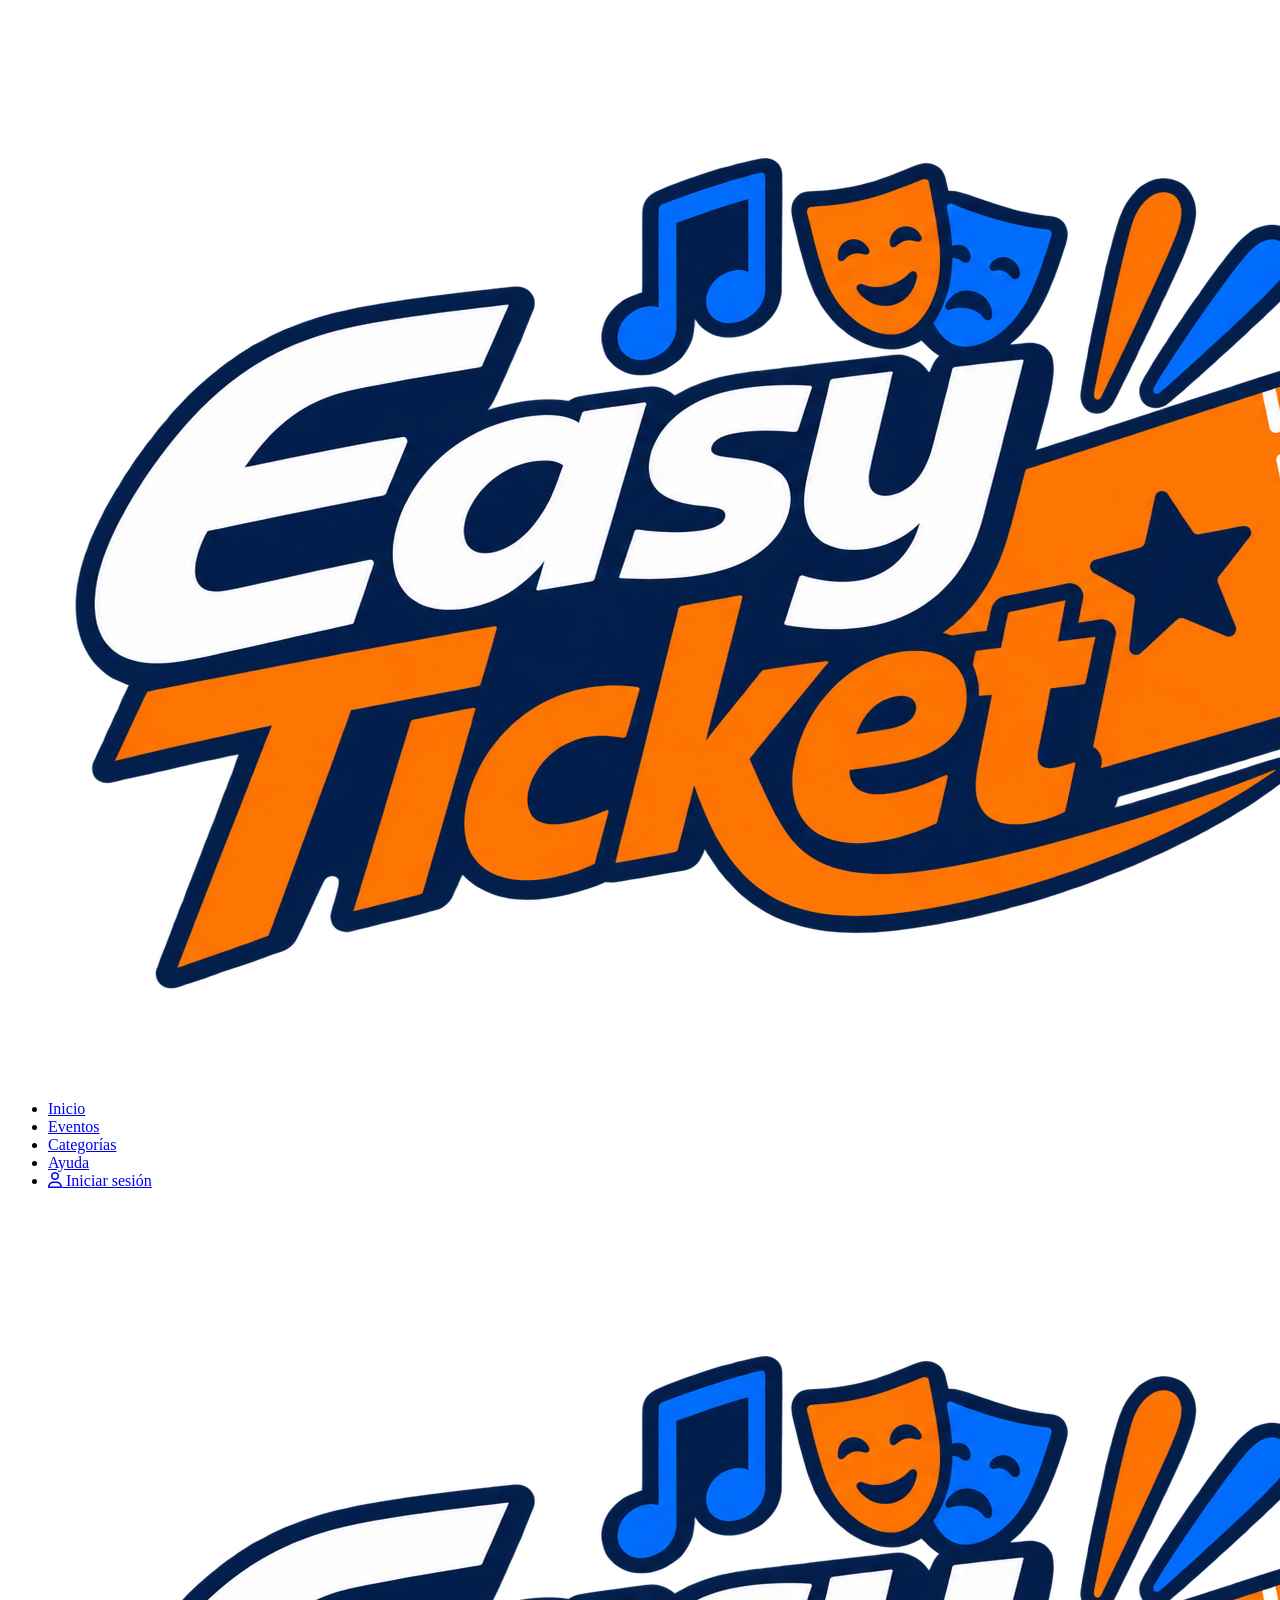
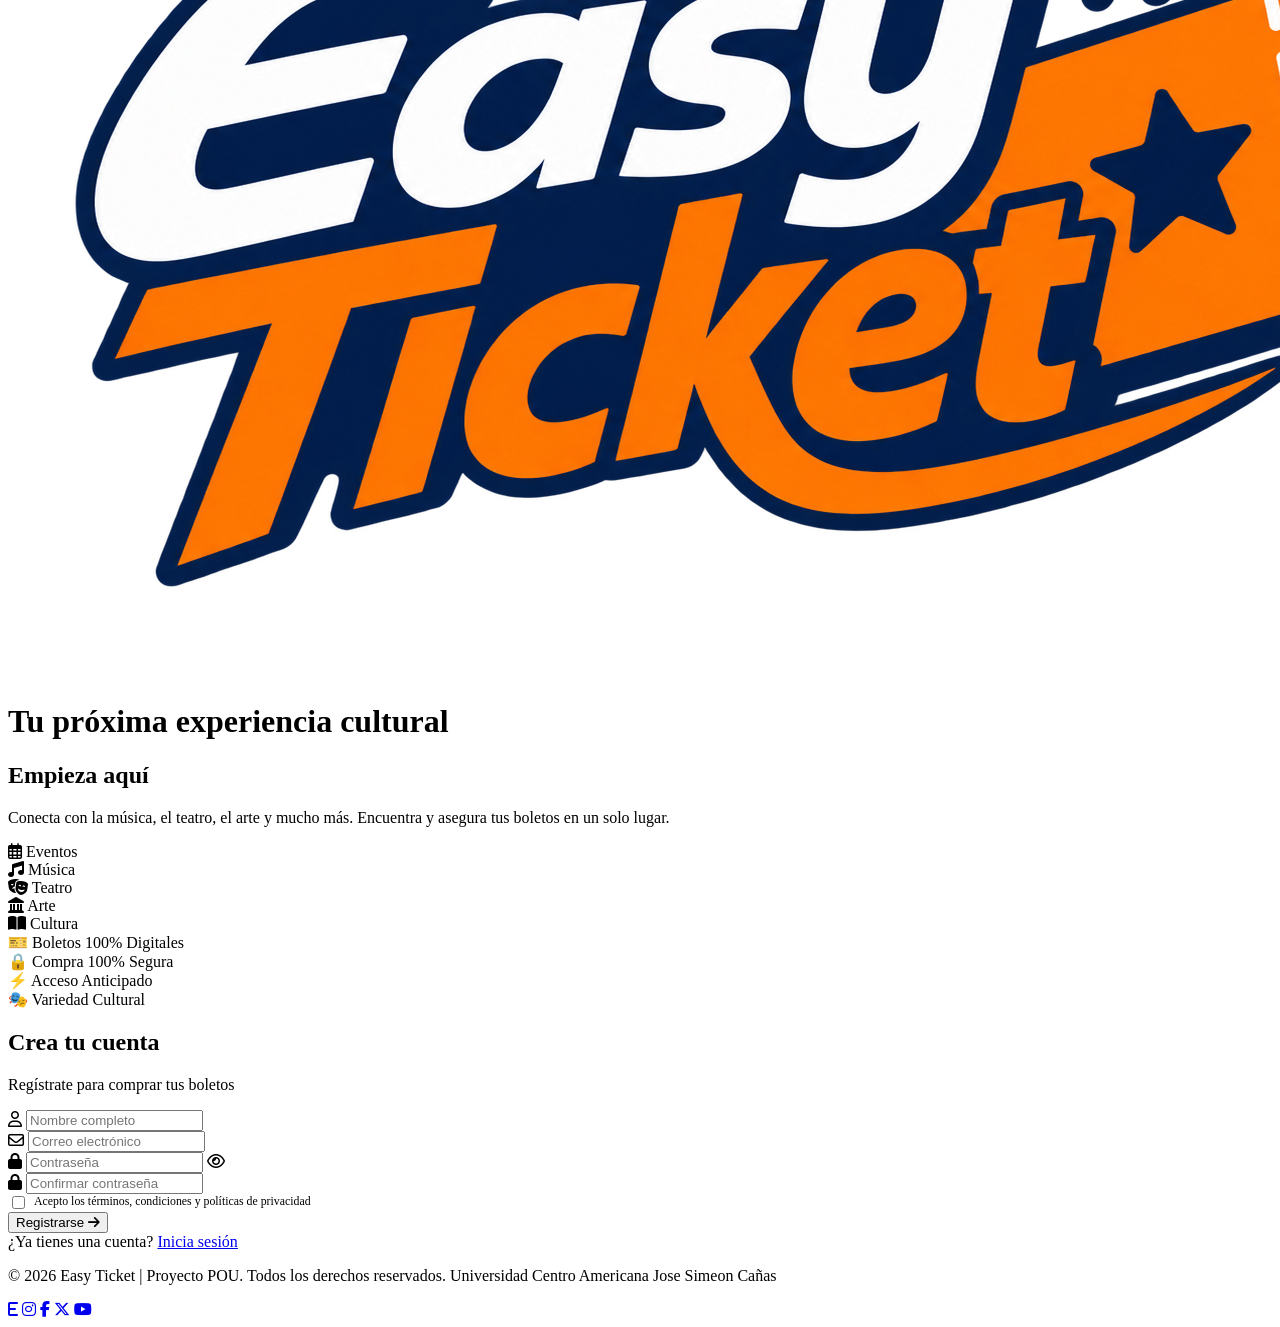
==== registro.html @ 718129e0 "feat: integrar vistas principales de inicio y registro con recursos graficos" ====
<!DOCTYPE html>
<html lang="es">
<head>
  <meta charset="UTF-8">
  <meta name="viewport" content="width=device-width, initial-scale=1.0">
  <title>Easy Ticket - Crear Cuenta</title>
  <link rel="stylesheet" href="styles.css">
  <!-- Íconos de FontAwesome -->
  <link rel="stylesheet" href="https://cdnjs.cloudflare.com/ajax/libs/font-awesome/6.4.0/css/all.min.css">
</head>
<body>

  <!-- Encabezado / Menú Navegación -->
  <header>
    <div class="logo-header">
      <img src="logofinal.png" alt="Easy Ticket Logo">
    </div>
    <nav>
      <ul>
        <li><a href="index.html">Inicio</a></li>
        <li><a href="#">Eventos</a></li>
        <li><a href="#">Categorías</a></li>
        <li><a href="#">Ayuda</a></li>
        <li>
          <a href="index.html" class="btn-nav-login">
            <i class="fa-regular fa-user"></i> Iniciar sesión
          </a>
        </li>
      </ul>
    </nav>
  </header>

  <!-- Contenedor Principal -->
  <main class="main-wrapper">
    
    <!-- Lado Izquierdo: Eslogan, Categorías y Beneficios de Registro (con clase extendida register-hero) -->
    <div class="hero-content register-hero">
      <img src="logofinal.png" alt="Easy Ticket Logo" class="hero-logo">
      <h1>Tu próxima experiencia cultural</h1>
      <h2>Empieza aquí</h2>
      <p>Conecta con la música, el teatro, el arte y mucho más. Encuentra y asegura tus boletos en un solo lugar.</p>
      
      <div class="category-bar">
        <div class="cat-box">
          <i class="fa-regular fa-calendar-days"></i>
          <span>Eventos</span>
        </div>
        <div class="cat-box">
          <i class="fa-solid fa-music"></i>
          <span>Música</span>
        </div>
        <div class="cat-box">
          <i class="fa-solid fa-masks-theater"></i>
          <span>Teatro</span>
        </div>
        <div class="cat-box">
          <i class="fa-solid fa-landmark"></i>
          <span>Arte</span>
        </div>
        <div class="cat-box">
          <i class="fa-solid fa-book-open"></i>
          <span>Cultura</span>
        </div>
      </div>

      <!-- Beneficios Clave del Usuario -->
      <div class="benefits-list">
        <div class="benefit-item">
          🎫 Boletos 100% Digitales
        </div>
        <div class="benefit-item">
          🔒 Compra 100% Segura
        </div>
        <div class="benefit-item">
          ⚡ Acceso Anticipado
        </div>
        <div class="benefit-item">
          🎭 Variedad Cultural
        </div>
      </div>
    </div>

    <!-- Lado Derecho: Tarjeta de Crear Cuenta (con clase register-card para mayor ancho) -->
    <div class="card-container">
      <div class="auth-card register-card">
        <h2>Crea tu cuenta</h2>
        <p class="card-subtitle">Regístrate para comprar tus boletos</p>
        
        <form action="#" method="POST">
          <div class="input-field">
            <i class="fa-regular fa-user"></i>
            <input type="text" placeholder="Nombre completo" required>
          </div>

          <div class="input-field">
            <i class="fa-regular fa-envelope"></i>
            <input type="email" placeholder="Correo electrónico" required>
          </div>

          <div class="input-field">
            <i class="fa-solid fa-lock"></i>
            <input type="password" id="regPassword" placeholder="Contraseña" required>
            <i class="fa-regular fa-eye toggle-eye" onclick="togglePasswordVisibility('regPassword')"></i>
          </div>

          <div class="input-field">
            <i class="fa-solid fa-lock"></i>
            <input type="password" id="confirmPassword" placeholder="Confirmar contraseña" required>
          </div>

          <div class="form-options" style="font-size: 0.74rem;">
            <label style="display: flex; gap: 6px; align-items: flex-start;">
              <input type="checkbox" required style="margin-top: 2px;">
              <span>Acepto los términos, condiciones y políticas de privacidad</span>
            </label>
          </div>

          <button type="submit" class="btn-submit">
            Registrarse <i class="fa-solid fa-arrow-right"></i>
          </button>
        </form>

        <div class="divider"></div>

        <div class="card-footer">
          ¿Ya tienes una cuenta? <a href="index.html" class="blue-link">Inicia sesión</a>
        </div>
      </div>
    </div>

  </main>

  <!-- Pie de página -->
  <footer>
    <p>© 2026 Easy Ticket | Proyecto POU. Todos los derechos reservados. Universidad Centro Americana Jose Simeon Cañas</p>
    <div class="social-links">
      <a href="#"><i class="fa-solid fa-e"></i></a>
      <a href="#"><i class="fa-brands fa-instagram"></i></a>
      <a href="#"><i class="fa-brands fa-facebook-f"></i></a>
      <a href="#"><i class="fa-brands fa-x-twitter"></i></a>
      <a href="#"><i class="fa-brands fa-youtube"></i></a>
    </div>
  </footer>

  <script>
    function togglePasswordVisibility(id) {
      const input = document.getElementById(id);
      input.type = input.type === 'password' ? 'text' : 'password';
    }
  </script>
</body>
</html>
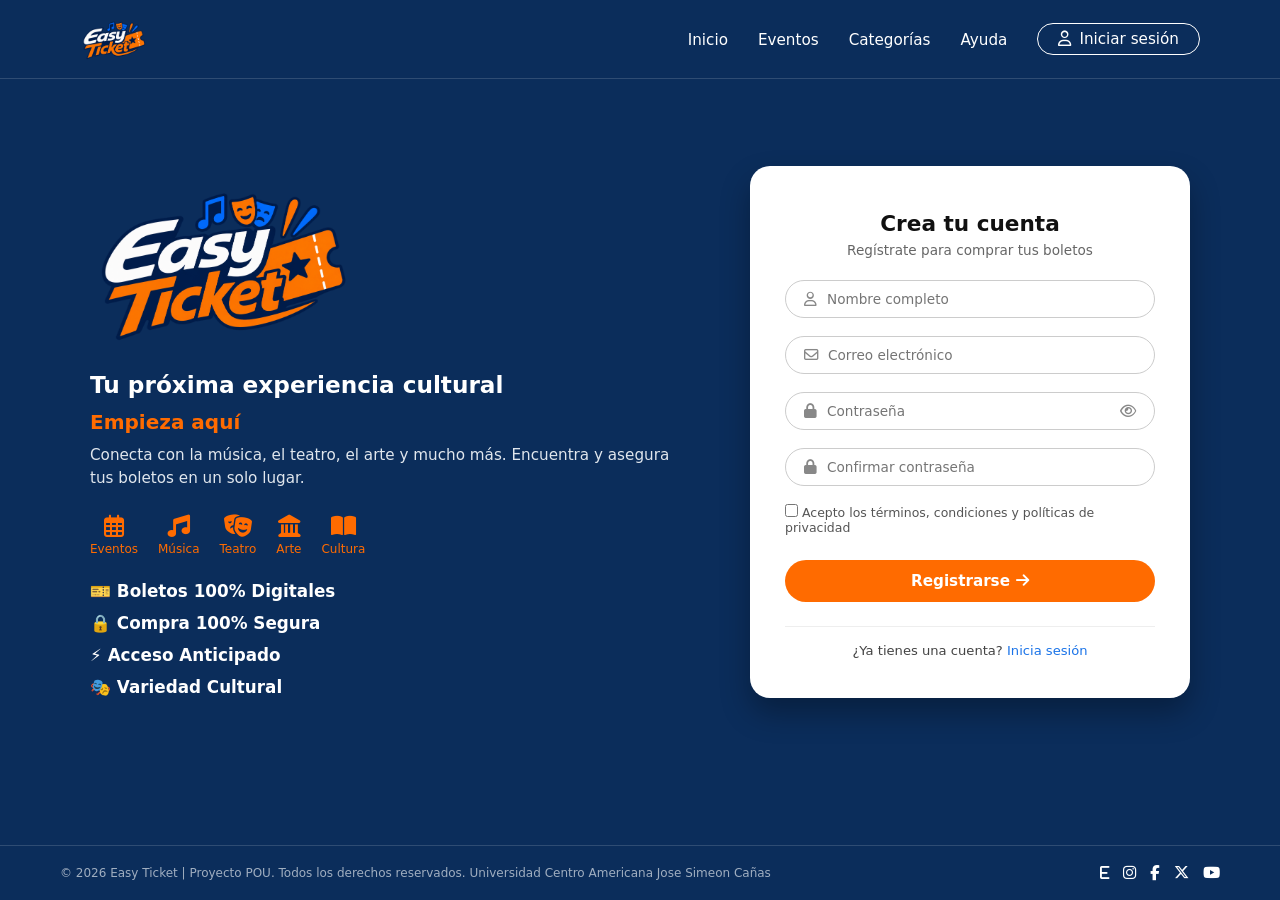
==== commit df98efe2: "Update terms and conditions checkbox in registro.html" ====
--- a/registro.html
+++ b/registro.html
@@ -108,9 +108,9 @@
             <input type="password" id="confirmPassword" placeholder="Confirmar contraseña" required>
           </div>
 
-          <div class="form-options" style="font-size: 0.74rem;">
-            <label style="display: flex; gap: 6px; align-items: flex-start;">
-              <input type="checkbox" required style="margin-top: 2px;">
+<div class="form-options form-options-terms">
+  <label class="terms-label">
+    <input type="checkbox" required>
               <span>Acepto los términos, condiciones y políticas de privacidad</span>
             </label>
           </div>
@@ -149,4 +149,4 @@
     }
   </script>
 </body>
-</html>+</html>
--- a/styles.css
+++ b/styles.css
@@ -0,0 +1,390 @@
+/* =========================================================
+   ESTILOS GENERALES Y VARIABLES - EASY TICKET
+   ========================================================= */
+:root {
+  --bg-dark-blue: #0B2D5B; /* Color institucional exacto de Figma */
+  --bg-card: #ffffff;
+  --bg-banner: #f1f5f9;
+  --orange-main: #ff6b00;
+  --orange-hover: #e05e00;
+  --blue-text: #1a73e8;
+  --text-dark: #333333;
+  --text-muted: #666666;
+  --text-light: #ffffff;
+  --border-color: #cccccc;
+}
+
+* {
+  box-sizing: border-box;
+  margin: 0;
+  padding: 0;
+  font-family: 'Segoe UI', system-ui, -apple-system, sans-serif;
+}
+
+body {
+  background-color: var(--bg-dark-blue);
+  color: var(--text-light);
+  min-height: 100vh;
+  display: flex;
+  flex-direction: column;
+}
+
+/* --- ENCABEZADO / NAVEGACIÓN CENTRADO --- */
+header {
+  display: flex;
+  justify-content: space-between;
+  align-items: center;
+  padding: 15px 80px;
+  background-color: var(--bg-dark-blue);
+  border-bottom: 1px solid rgba(255, 255, 255, 0.15);
+  width: 100%;
+}
+
+.logo-header img {
+  height: 48px;
+  object-fit: contain;
+  display: block;
+}
+
+nav ul {
+  display: flex;
+  list-style: none;
+  gap: 30px;
+  align-items: center;
+}
+
+nav a {
+  color: var(--text-light);
+  text-decoration: none;
+  font-weight: 500;
+  font-size: 0.95rem;
+  transition: opacity 0.2s;
+}
+
+nav a:hover {
+  opacity: 0.8;
+}
+
+.btn-nav-login {
+  border: 1.5px solid var(--text-light);
+  padding: 6px 20px;
+  border-radius: 20px;
+  display: flex;
+  align-items: center;
+  gap: 8px;
+}
+
+.btn-nav-login:hover {
+  background-color: var(--text-light);
+  color: var(--bg-dark-blue);
+}
+
+/* --- CONTENEDOR PRINCIPAL CENTRADO --- */
+.main-wrapper {
+  position: relative;
+  flex: 1;
+  display: flex;
+  justify-content: center;
+  align-items: center;
+  padding: 40px 60px 100px 60px;
+  gap: 80px;
+  max-width: 1300px;
+  margin: 0 auto;
+  width: 100%;
+  background-color: var(--bg-dark-blue);
+}
+
+/* Silueta de la multitud alineada con el margen izquierdo del logo */
+.crowd-img {
+  position: absolute;
+  bottom: -1px;
+  left: 12%;
+  width: 44%;
+  max-width: 520px;
+  height: auto;
+  object-fit: contain;
+  pointer-events: none;
+  z-index: 10;
+}
+
+/* --- LADO IZQUIERDO: MARCA E INFORMACIÓN --- */
+.hero-content {
+  flex: 1;
+  max-width: 520px;
+  z-index: 2;
+}
+
+.hero-content.register-hero {
+  max-width: 580px;
+}
+
+.hero-logo {
+  width: 260px;
+  margin-bottom: 15px;
+  display: block;
+  object-fit: contain;
+}
+
+.hero-content h1 {
+  font-size: 1.45rem;
+  font-weight: 600;
+  margin-bottom: 12px;
+}
+
+.hero-content h2 {
+  color: var(--orange-main);
+  font-size: 1.25rem;
+  font-weight: 700;
+  margin-bottom: 10px;
+}
+
+.hero-content p {
+  line-height: 1.5;
+  color: #e0e6ed;
+  font-size: 0.95rem;
+  margin-bottom: 25px;
+}
+
+/* Categorías con Íconos Naranjas */
+.category-bar {
+  display: flex;
+  gap: 20px;
+  margin-bottom: 25px;
+}
+
+.cat-box {
+  display: flex;
+  flex-direction: column;
+  align-items: center;
+  color: var(--orange-main);
+  gap: 5px;
+  cursor: pointer;
+}
+
+.cat-box i {
+  font-size: 1.4rem;
+}
+
+.cat-box span {
+  font-size: 0.75rem;
+  color: var(--orange-main);
+  font-weight: 500;
+}
+
+/* Beneficios adicionales en la página de registro */
+.benefits-list {
+  display: flex;
+  flex-direction: column;
+  gap: 12px;
+  margin-top: 15px;
+}
+
+.benefit-item {
+  display: flex;
+  align-items: center;
+  gap: 10px;
+  font-size: 1.05rem;
+  font-weight: 700;
+}
+
+/* --- LADO DERECHO: TARJETA DE FORMULARIO --- */
+.card-container {
+  z-index: 2;
+}
+
+.auth-card {
+  background-color: var(--bg-card);
+  color: var(--text-dark);
+  padding: 35px 30px;
+  border-radius: 20px;
+  width: 380px;
+  box-shadow: 0 15px 30px rgba(0, 0, 0, 0.3);
+}
+
+.auth-card.register-card {
+  width: 440px;
+  padding: 45px 35px 40px 35px;
+}
+
+.auth-card h2 {
+  text-align: center;
+  font-size: 1.35rem;
+  font-weight: 700;
+  margin-bottom: 6px;
+  color: #111;
+}
+
+.card-subtitle {
+  text-align: center;
+  font-size: 0.85rem;
+  color: var(--text-muted);
+  margin-bottom: 22px;
+}
+
+/* Campos de entrada */
+.input-field {
+  display: flex;
+  align-items: center;
+  border: 1px solid var(--border-color);
+  border-radius: 25px;
+  padding: 8px 16px;
+  margin-bottom: 14px;
+  background-color: #fff;
+}
+
+.auth-card.register-card .input-field {
+  padding: 10px 18px;
+  margin-bottom: 18px;
+}
+
+.input-field i {
+  color: #888;
+  font-size: 0.9rem;
+}
+
+.input-field input {
+  border: none;
+  outline: none;
+  width: 100%;
+  margin-left: 10px;
+  font-size: 0.85rem;
+  color: #333;
+}
+
+.toggle-eye {
+  cursor: pointer;
+}
+
+/* Opciones del Formulario */
+.form-options {
+  display: flex;
+  justify-content: space-between;
+  align-items: center;
+  font-size: 0.78rem;
+  color: #555;
+  margin-bottom: 20px;
+}
+
+.auth-card.register-card .form-options {
+  margin-top: 5px;
+  margin-bottom: 25px;
+}
+
+.form-options a, .blue-link {
+  color: var(--blue-text);
+  text-decoration: none;
+}
+
+.form-options a:hover, .blue-link:hover {
+  text-decoration: underline;
+}
+
+/* Botones */
+.btn-submit {
+  width: 100%;
+  padding: 10px;
+  background-color: var(--orange-main);
+  color: white;
+  border: none;
+  border-radius: 25px;
+  font-weight: 700;
+  font-size: 0.9rem;
+  cursor: pointer;
+  transition: background-color 0.2s;
+  display: flex;
+  justify-content: center;
+  align-items: center;
+  gap: 6px;
+}
+
+.auth-card.register-card .btn-submit {
+  padding: 12px;
+  font-size: 0.95rem;
+}
+
+.btn-google {
+  width: 100%;
+  padding: 8px;
+  background-color: transparent;
+  color: var(--blue-text);
+  border: 1px solid var(--blue-text);
+  border-radius: 25px;
+  font-weight: 600;
+  font-size: 0.82rem;
+  margin-top: 10px;
+  cursor: pointer;
+}
+
+.divider {
+  border-top: 1px solid #eee;
+  margin: 18px 0 12px 0;
+}
+
+.auth-card.register-card .divider {
+  margin: 24px 0 16px 0;
+}
+
+.card-footer {
+  text-align: center;
+  font-size: 0.82rem;
+  color: #444;
+}
+
+/* --- BANNER INFERIOR DE GARANTÍAS (En Login) --- */
+.features-banner {
+  background-color: var(--bg-banner);
+  color: var(--text-dark);
+  display: flex;
+  justify-content: space-around;
+  padding: 18px 40px;
+  border-top: 1px solid #ddd;
+  position: relative;
+  z-index: 5;
+}
+
+.feature-box {
+  display: flex;
+  align-items: center;
+  gap: 15px;
+}
+
+.feature-box i {
+  color: var(--orange-main);
+  font-size: 1.8rem;
+}
+
+.feature-text strong {
+  display: block;
+  font-size: 0.88rem;
+  color: #222;
+}
+
+.feature-text span {
+  font-size: 0.78rem;
+  color: var(--text-muted);
+}
+
+/* --- FOOTER FINAL --- */
+footer {
+  background-color: var(--bg-dark-blue);
+  padding: 18px 60px;
+  display: flex;
+  justify-content: space-between;
+  align-items: center;
+  border-top: 1px solid rgba(255, 255, 255, 0.15);
+  font-size: 0.75rem;
+  color: #a0aec0;
+  position: relative;
+  z-index: 5;
+}
+
+.social-links {
+  display: flex;
+  gap: 14px;
+}
+
+.social-links a {
+  color: white;
+  font-size: 0.95rem;
+  text-decoration: none;
+}
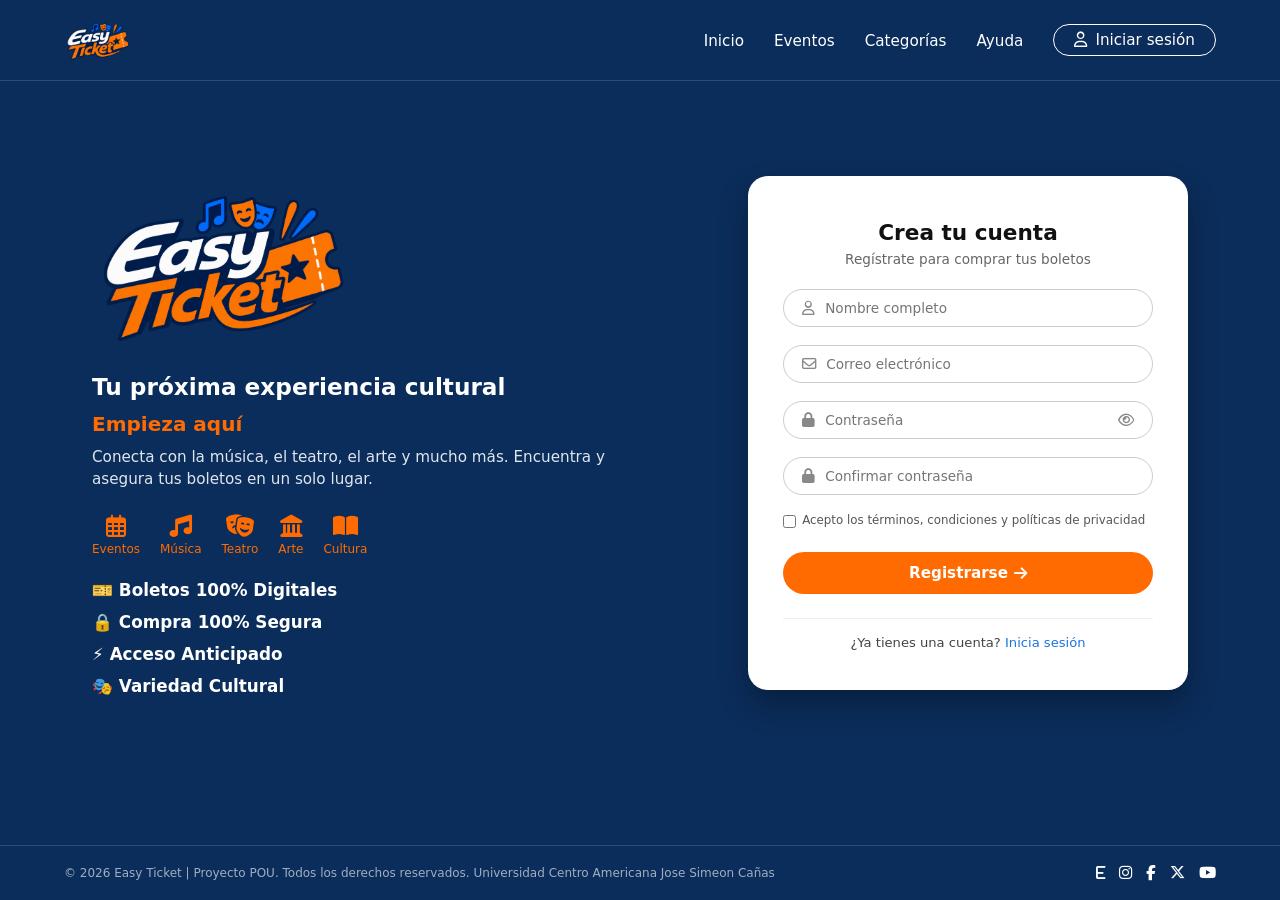
==== commit a3a329a2: "fix: corregir rutas de CSS e imagenes en los HTML" ====
--- a/registro.html
+++ b/registro.html
@@ -4,7 +4,7 @@
   <meta charset="UTF-8">
   <meta name="viewport" content="width=device-width, initial-scale=1.0">
   <title>Easy Ticket - Crear Cuenta</title>
-  <link rel="stylesheet" href="styles.css">
+  <link rel="stylesheet" href="css/style.css">
   <!-- Íconos de FontAwesome -->
   <link rel="stylesheet" href="https://cdnjs.cloudflare.com/ajax/libs/font-awesome/6.4.0/css/all.min.css">
 </head>
@@ -13,7 +13,7 @@
   <!-- Encabezado / Menú Navegación -->
   <header>
     <div class="logo-header">
-      <img src="logofinal.png" alt="Easy Ticket Logo">
+      <img src="img/logofinal.png" alt="Easy Ticket Logo">
     </div>
     <nav>
       <ul>
@@ -35,7 +35,7 @@
     
     <!-- Lado Izquierdo: Eslogan, Categorías y Beneficios de Registro (con clase extendida register-hero) -->
     <div class="hero-content register-hero">
-      <img src="logofinal.png" alt="Easy Ticket Logo" class="hero-logo">
+      <img src="img/logofinal.png" alt="Easy Ticket Logo" class="hero-logo">
       <h1>Tu próxima experiencia cultural</h1>
       <h2>Empieza aquí</h2>
       <p>Conecta con la música, el teatro, el arte y mucho más. Encuentra y asegura tus boletos en un solo lugar.</p>
@@ -108,9 +108,9 @@
             <input type="password" id="confirmPassword" placeholder="Confirmar contraseña" required>
           </div>
 
-<div class="form-options form-options-terms">
-  <label class="terms-label">
-    <input type="checkbox" required>
+          <div class="form-options form-options-terms">
+            <label class="terms-label">
+              <input type="checkbox" required>
               <span>Acepto los términos, condiciones y políticas de privacidad</span>
             </label>
           </div>
--- a/css/style.css
+++ b/css/style.css
@@ -0,0 +1,572 @@
+/* =========================================================
+   EASY TICKET - HOJA DE ESTILOS
+   Estructura:
+   1. Variables y reseteo
+   2. Base común (componentes compartidos, layout apilado)
+   3. Responsive (3 breakpoints: desktop, tablet, mobile)
+   ========================================================= */
+
+/* ---------------------------------------------------------
+   1. VARIABLES Y RESETEO
+   --------------------------------------------------------- */
+:root {
+  --bg-dark-blue: #0B2D5B; /* Color institucional exacto de Figma */
+  --bg-card: #ffffff;
+  --bg-banner: #f1f5f9;
+  --orange-main: #ff6b00;
+  --orange-hover: #e05e00;
+  --blue-text: #1a73e8;
+  --text-dark: #333333;
+  --text-muted: #666666;
+  --text-light: #ffffff;
+  --border-color: #cccccc;
+
+  /* Espaciado lateral de la página (cambia en cada breakpoint) */
+  --page-pad: 1.5rem;
+}
+
+* {
+  box-sizing: border-box;
+  margin: 0;
+  padding: 0;
+  font-family: 'Segoe UI', system-ui, -apple-system, sans-serif;
+}
+
+img {
+  max-width: 100%;
+}
+
+body {
+  background-color: var(--bg-dark-blue);
+  color: var(--text-light);
+  min-height: 100vh;
+  display: flex;
+  flex-direction: column;
+}
+
+/* ---------------------------------------------------------
+   2. BASE COMÚN
+   --------------------------------------------------------- */
+
+/* --- Encabezado / navegación (Flexbox) --- */
+header {
+  display: flex;
+  flex-wrap: wrap;
+  justify-content: space-between;
+  align-items: center;
+  gap: 1rem;
+  padding: 1rem var(--page-pad);
+  background-color: var(--bg-dark-blue);
+  border-bottom: 1px solid rgba(255, 255, 255, 0.15);
+  width: 100%;
+}
+
+.logo-header img {
+  height: 3rem;
+  object-fit: contain;
+  display: block;
+}
+
+nav ul {
+  display: flex;
+  flex-wrap: wrap;
+  list-style: none;
+  gap: 0.75rem 1.875rem;
+  align-items: center;
+}
+
+nav a {
+  color: var(--text-light);
+  text-decoration: none;
+  font-weight: 500;
+  font-size: 0.95rem;
+  transition: opacity 0.2s;
+}
+
+nav a:hover {
+  opacity: 0.8;
+}
+
+.btn-nav-login {
+  border: 1.5px solid var(--text-light);
+  padding: 0.375rem 1.25rem;
+  border-radius: 1.25rem;
+  display: flex;
+  align-items: center;
+  gap: 0.5rem;
+}
+
+.btn-nav-login:hover {
+  background-color: var(--text-light);
+  color: var(--bg-dark-blue);
+}
+
+/* --- Contenedor principal (CSS Grid) ---
+   Base: una sola columna apilada (tablet y mobile).
+   El breakpoint desktop lo convierte en dos columnas. */
+.main-wrapper {
+  position: relative;
+  flex: 1;
+  display: grid;
+  grid-template-columns: minmax(0, 1fr);
+  align-items: center;
+  justify-items: center;
+  gap: 2.5rem;
+  width: 100%;
+  max-width: 81.25rem;
+  margin: 0 auto;
+  padding: 2.5rem var(--page-pad) 3rem;
+  background-color: var(--bg-dark-blue);
+}
+
+/* --- Lado izquierdo: marca e información --- */
+.hero-content {
+  width: 100%;
+  max-width: 32.5rem;
+  text-align: center;
+  z-index: 2;
+}
+
+.hero-content.register-hero {
+  max-width: 36rem;
+}
+
+.hero-logo {
+  width: 16rem;
+  margin: 0 auto 1rem;
+  display: block;
+  object-fit: contain;
+}
+
+.hero-content h1 {
+  font-size: 1.45rem;
+  font-weight: 600;
+  margin-bottom: 0.75rem;
+}
+
+.hero-content h2 {
+  color: var(--orange-main);
+  font-size: 1.25rem;
+  font-weight: 700;
+  margin-bottom: 0.625rem;
+}
+
+.hero-content p {
+  line-height: 1.5;
+  color: #e0e6ed;
+  font-size: 0.95rem;
+  margin-bottom: 1.5rem;
+}
+
+/* Categorías con íconos naranjas */
+.category-bar {
+  display: flex;
+  flex-wrap: wrap;
+  justify-content: center;
+  gap: 1.25rem;
+  margin-bottom: 1.5rem;
+}
+
+.cat-box {
+  display: flex;
+  flex-direction: column;
+  align-items: center;
+  color: var(--orange-main);
+  gap: 0.3rem;
+  cursor: pointer;
+}
+
+.cat-box i {
+  font-size: 1.4rem;
+}
+
+.cat-box span {
+  font-size: 0.75rem;
+  color: var(--orange-main);
+  font-weight: 500;
+}
+
+/* Beneficios adicionales en la página de registro */
+.benefits-list {
+  display: flex;
+  flex-direction: column;
+  gap: 0.75rem;
+  margin-top: 1rem;
+}
+
+.benefit-item {
+  display: flex;
+  justify-content: center;
+  align-items: center;
+  gap: 0.625rem;
+  font-size: 1.05rem;
+  font-weight: 700;
+}
+
+/* --- Lado derecho: tarjeta de formulario ---
+   Las diferencias entre login y registro se resuelven con variables
+   (--field-*, --btn-*, etc.) en lugar de repetir reglas. */
+.card-container {
+  display: flex;
+  justify-content: center;
+  width: 100%;
+  z-index: 2;
+}
+
+.auth-card {
+  --card-max: 23.75rem;
+  --card-pad: 2.2rem 1.875rem;
+  --field-py: 0.5rem;
+  --field-px: 1rem;
+  --field-gap: 0.875rem;
+  --opt-mt: 0;
+  --opt-mb: 1.25rem;
+  --btn-py: 0.625rem;
+  --btn-fs: 0.9rem;
+  --divider-mt: 1.125rem;
+  --divider-mb: 0.75rem;
+
+  background-color: var(--bg-card);
+  color: var(--text-dark);
+  padding: var(--card-pad);
+  border-radius: 1.25rem;
+  width: 100%;
+  max-width: var(--card-max);
+  box-shadow: 0 15px 30px rgba(0, 0, 0, 0.3);
+}
+
+/* Variante más amplia: pantalla de registro */
+.auth-card.register-card {
+  --card-max: 27.5rem;
+  --card-pad: 2.8rem 2.2rem 2.5rem;
+  --field-py: 0.625rem;
+  --field-px: 1.125rem;
+  --field-gap: 1.125rem;
+  --opt-mt: 0.3rem;
+  --opt-mb: 1.5rem;
+  --btn-py: 0.75rem;
+  --btn-fs: 0.95rem;
+  --divider-mt: 1.5rem;
+  --divider-mb: 1rem;
+}
+
+.auth-card h2 {
+  text-align: center;
+  font-size: 1.35rem;
+  font-weight: 700;
+  margin-bottom: 0.375rem;
+  color: #111;
+}
+
+.card-subtitle {
+  text-align: center;
+  font-size: 0.85rem;
+  color: var(--text-muted);
+  margin-bottom: 1.375rem;
+}
+
+/* Campos de entrada */
+.input-field {
+  display: flex;
+  align-items: center;
+  border: 1px solid var(--border-color);
+  border-radius: 1.5rem;
+  padding: var(--field-py) var(--field-px);
+  margin-bottom: var(--field-gap);
+  background-color: #fff;
+}
+
+.input-field i {
+  color: #888;
+  font-size: 0.9rem;
+}
+
+.input-field input {
+  border: none;
+  outline: none;
+  width: 100%;
+  margin-left: 0.625rem;
+  font-size: 0.85rem;
+  color: #333;
+}
+
+.toggle-eye {
+  cursor: pointer;
+}
+
+/* Opciones del formulario */
+.form-options {
+  display: flex;
+  flex-wrap: wrap;
+  justify-content: space-between;
+  align-items: center;
+  gap: 0.5rem;
+  font-size: 0.78rem;
+  color: #555;
+  margin-top: var(--opt-mt);
+  margin-bottom: var(--opt-mb);
+}
+
+.form-options a,
+.blue-link {
+  color: var(--blue-text);
+  text-decoration: none;
+}
+
+.form-options a:hover,
+.blue-link:hover {
+  text-decoration: underline;
+}
+
+.form-options-terms {
+  font-size: 0.74rem;
+}
+
+.terms-label {
+  display: flex;
+  gap: 0.375rem;
+  align-items: flex-start;
+}
+
+.terms-label input {
+  margin-top: 0.125rem;
+}
+
+/* Botones */
+.btn-submit {
+  width: 100%;
+  padding: var(--btn-py);
+  background-color: var(--orange-main);
+  color: white;
+  border: none;
+  border-radius: 1.5rem;
+  font-weight: 700;
+  font-size: var(--btn-fs);
+  cursor: pointer;
+  transition: background-color 0.2s;
+  display: flex;
+  justify-content: center;
+  align-items: center;
+  gap: 0.375rem;
+}
+
+.btn-submit:hover {
+  background-color: var(--orange-hover);
+}
+
+.btn-google {
+  width: 100%;
+  padding: 0.5rem;
+  background-color: transparent;
+  color: var(--blue-text);
+  border: 1px solid var(--blue-text);
+  border-radius: 1.5rem;
+  font-weight: 600;
+  font-size: 0.82rem;
+  margin-top: 0.625rem;
+  cursor: pointer;
+}
+
+.divider {
+  border-top: 1px solid #eee;
+  margin: var(--divider-mt) 0 var(--divider-mb);
+}
+
+.card-footer {
+  text-align: center;
+  font-size: 0.82rem;
+  color: #444;
+}
+
+/* Silueta de la multitud (solo login): en flujo normal por defecto */
+.crowd-img {
+  width: min(100%, 20rem);
+  height: auto;
+  object-fit: contain;
+  pointer-events: none;
+}
+
+/* --- Banner inferior de garantías (CSS Grid) --- */
+.features-banner {
+  background-color: var(--bg-banner);
+  color: var(--text-dark);
+  display: grid;
+  grid-template-columns: repeat(3, 1fr);
+  justify-items: center;
+  gap: 1rem;
+  padding: 1.125rem var(--page-pad);
+  border-top: 1px solid #ddd;
+  position: relative;
+  z-index: 5;
+}
+
+.feature-box {
+  display: flex;
+  align-items: center;
+  gap: 0.9rem;
+}
+
+.feature-box i {
+  color: var(--orange-main);
+  font-size: 1.8rem;
+}
+
+.feature-text strong {
+  display: block;
+  font-size: 0.88rem;
+  color: #222;
+}
+
+.feature-text span {
+  font-size: 0.78rem;
+  color: var(--text-muted);
+}
+
+/* --- Footer --- */
+footer {
+  background-color: var(--bg-dark-blue);
+  padding: 1.125rem var(--page-pad);
+  display: flex;
+  flex-wrap: wrap;
+  justify-content: space-between;
+  align-items: center;
+  gap: 0.75rem 1.5rem;
+  border-top: 1px solid rgba(255, 255, 255, 0.15);
+  font-size: 0.75rem;
+  color: #a0aec0;
+  position: relative;
+  z-index: 5;
+}
+
+.social-links {
+  display: flex;
+  gap: 0.875rem;
+}
+
+.social-links a {
+  color: white;
+  font-size: 0.95rem;
+  text-decoration: none;
+}
+
+/* ---------------------------------------------------------
+   3. RESPONSIVE - EXACTAMENTE 3 BREAKPOINTS
+   --------------------------------------------------------- */
+
+/* DESKTOP (min-width: 1024px)
+   Grid de dos columnas: marca a la izquierda, tarjeta a la derecha. */
+@media (min-width: 1024px) {
+  :root {
+    --page-pad: 4rem;
+  }
+
+  .main-wrapper {
+    grid-template-columns: minmax(0, 36rem) minmax(0, 27.5rem);
+    justify-content: center;
+    column-gap: 5rem;
+    padding-bottom: 6.25rem;
+  }
+
+  .hero-content {
+    text-align: left;
+  }
+
+  .hero-logo {
+    margin: 0 0 1rem;
+  }
+
+  .category-bar,
+  .benefit-item {
+    justify-content: flex-start;
+  }
+
+  /* La silueta se superpone en la esquina inferior izquierda */
+  .crowd-img {
+    position: absolute;
+    bottom: -1px;
+    left: 12%;
+    width: 44%;
+    max-width: 32.5rem;
+    z-index: 10;
+  }
+}
+
+/* TABLET (min-width: 768px y max-width: 1023px)
+   Una sola columna apilada, con más aire y tipografía algo mayor. */
+@media (min-width: 768px) and (max-width: 1023px) {
+  :root {
+    --page-pad: 2rem;
+  }
+
+  .main-wrapper {
+    gap: 3rem;
+    padding-top: 3rem;
+  }
+
+  .hero-content h1 {
+    font-size: 1.75rem;
+  }
+
+  .hero-content h2 {
+    font-size: 1.4rem;
+  }
+
+  .hero-content p {
+    font-size: 1.05rem;
+  }
+
+  .features-banner {
+    gap: 1.5rem;
+  }
+}
+
+/* MOBILE (max-width: 767px)
+   Todo apilado verticalmente, navegación que se acomoda en filas. */
+@media (max-width: 767px) {
+  header {
+    flex-direction: column;
+    text-align: center;
+  }
+
+  nav ul {
+    justify-content: center;
+    gap: 0.75rem 1.25rem;
+  }
+
+  .main-wrapper {
+    gap: 2rem;
+    padding-top: 1.75rem;
+  }
+
+  .hero-logo {
+    width: 12rem;
+  }
+
+  .hero-content h1 {
+    font-size: 1.3rem;
+  }
+
+  .category-bar {
+    gap: 1rem;
+  }
+
+  .auth-card,
+  .auth-card.register-card {
+    --card-pad: 1.75rem 1.25rem;
+  }
+
+  .crowd-img {
+    width: min(100%, 16rem);
+  }
+
+  .features-banner {
+    grid-template-columns: 1fr;
+    justify-items: start;
+    padding-block: 1.5rem;
+  }
+
+  footer {
+    flex-direction: column;
+    text-align: center;
+  }
+}
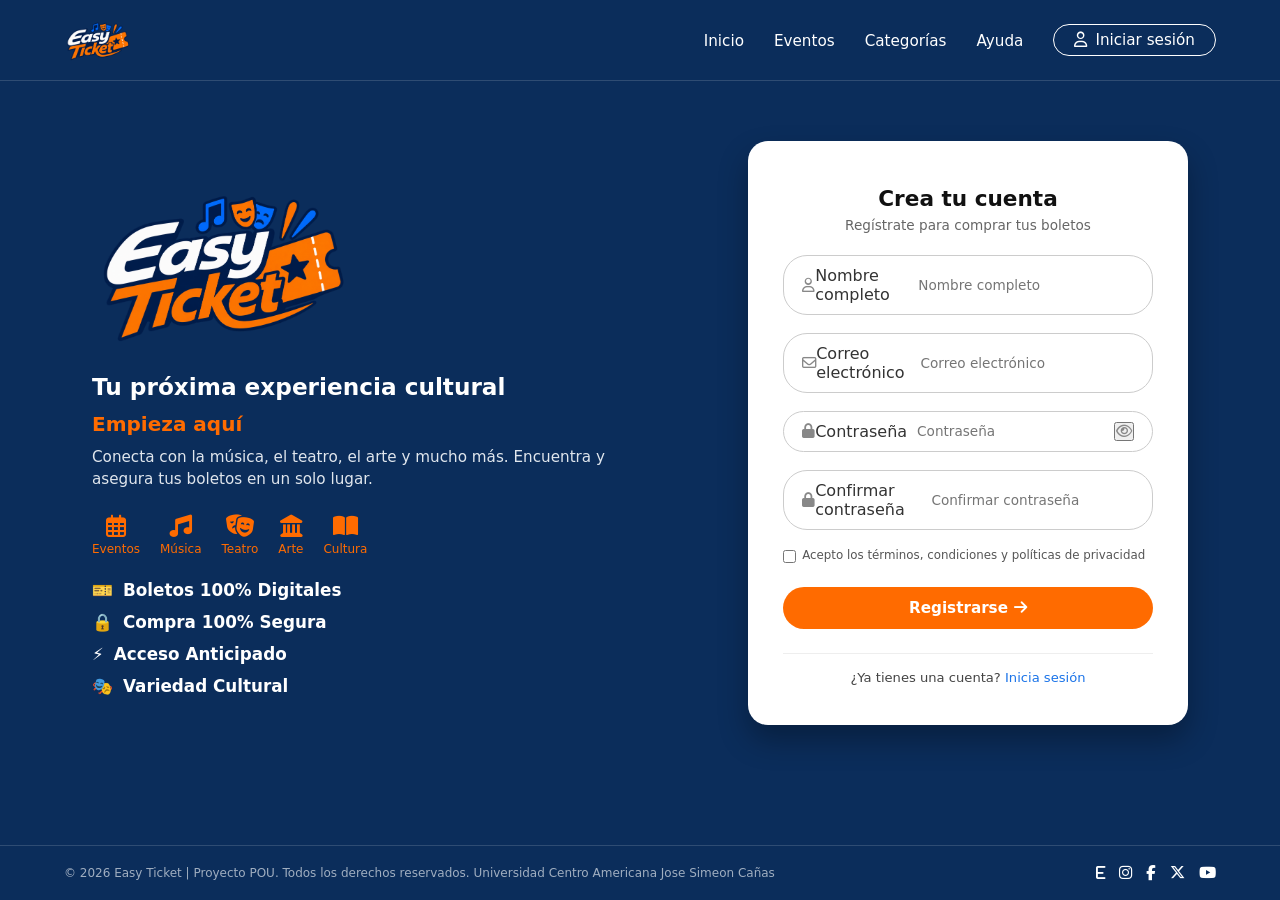
==== commit 3a499dc1: "refactor: usar aside, article, listas y labels accesibles en el HTML" ====
--- a/registro.html
+++ b/registro.html
@@ -15,7 +15,7 @@
     <div class="logo-header">
       <img src="img/logofinal.png" alt="Easy Ticket Logo">
     </div>
-    <nav>
+    <nav aria-label="Navegación principal">
       <ul>
         <li><a href="index.html">Inicio</a></li>
         <li><a href="#">Eventos</a></li>
@@ -23,7 +23,7 @@
         <li><a href="#">Ayuda</a></li>
         <li>
           <a href="index.html" class="btn-nav-login">
-            <i class="fa-regular fa-user"></i> Iniciar sesión
+            <i aria-hidden="true" class="fa-regular fa-user"></i> Iniciar sesión
           </a>
         </li>
       </ul>
@@ -34,78 +34,82 @@
   <main class="main-wrapper">
     
     <!-- Lado Izquierdo: Eslogan, Categorías y Beneficios de Registro (con clase extendida register-hero) -->
-    <div class="hero-content register-hero">
+    <section class="hero-content register-hero">
       <img src="img/logofinal.png" alt="Easy Ticket Logo" class="hero-logo">
       <h1>Tu próxima experiencia cultural</h1>
       <h2>Empieza aquí</h2>
       <p>Conecta con la música, el teatro, el arte y mucho más. Encuentra y asegura tus boletos en un solo lugar.</p>
       
-      <div class="category-bar">
-        <div class="cat-box">
-          <i class="fa-regular fa-calendar-days"></i>
+      <ul class="category-bar">
+        <li class="cat-box">
+          <i aria-hidden="true" class="fa-regular fa-calendar-days"></i>
           <span>Eventos</span>
-        </div>
-        <div class="cat-box">
-          <i class="fa-solid fa-music"></i>
+        </li>
+        <li class="cat-box">
+          <i aria-hidden="true" class="fa-solid fa-music"></i>
           <span>Música</span>
-        </div>
-        <div class="cat-box">
-          <i class="fa-solid fa-masks-theater"></i>
+        </li>
+        <li class="cat-box">
+          <i aria-hidden="true" class="fa-solid fa-masks-theater"></i>
           <span>Teatro</span>
-        </div>
-        <div class="cat-box">
-          <i class="fa-solid fa-landmark"></i>
+        </li>
+        <li class="cat-box">
+          <i aria-hidden="true" class="fa-solid fa-landmark"></i>
           <span>Arte</span>
-        </div>
-        <div class="cat-box">
-          <i class="fa-solid fa-book-open"></i>
+        </li>
+        <li class="cat-box">
+          <i aria-hidden="true" class="fa-solid fa-book-open"></i>
           <span>Cultura</span>
-        </div>
-      </div>
+        </li>
+      </ul>
 
       <!-- Beneficios Clave del Usuario -->
-      <div class="benefits-list">
-        <div class="benefit-item">
-          🎫 Boletos 100% Digitales
-        </div>
-        <div class="benefit-item">
-          🔒 Compra 100% Segura
-        </div>
-        <div class="benefit-item">
-          ⚡ Acceso Anticipado
-        </div>
-        <div class="benefit-item">
-          🎭 Variedad Cultural
-        </div>
-      </div>
-    </div>
+      <ul class="benefits-list">
+        <li class="benefit-item">
+          <span aria-hidden="true">🎫</span> Boletos 100% Digitales
+        </li>
+        <li class="benefit-item">
+          <span aria-hidden="true">🔒</span> Compra 100% Segura
+        </li>
+        <li class="benefit-item">
+          <span aria-hidden="true">⚡</span> Acceso Anticipado
+        </li>
+        <li class="benefit-item">
+          <span aria-hidden="true">🎭</span> Variedad Cultural
+        </li>
+      </ul>
+    </section>
 
     <!-- Lado Derecho: Tarjeta de Crear Cuenta (con clase register-card para mayor ancho) -->
-    <div class="card-container">
-      <div class="auth-card register-card">
+    <aside class="card-container" aria-label="Formulario de acceso">
+      <article class="auth-card register-card">
         <h2>Crea tu cuenta</h2>
         <p class="card-subtitle">Regístrate para comprar tus boletos</p>
         
         <form action="#" method="POST">
           <div class="input-field">
-            <i class="fa-regular fa-user"></i>
-            <input type="text" placeholder="Nombre completo" required>
+            <i aria-hidden="true" class="fa-regular fa-user"></i>
+            <label for="regName" class="visually-hidden">Nombre completo</label>
+            <input type="text" id="regName" name="name" placeholder="Nombre completo" autocomplete="name" required>
           </div>
 
           <div class="input-field">
-            <i class="fa-regular fa-envelope"></i>
-            <input type="email" placeholder="Correo electrónico" required>
+            <i aria-hidden="true" class="fa-regular fa-envelope"></i>
+            <label for="regEmail" class="visually-hidden">Correo electrónico</label>
+            <input type="email" id="regEmail" name="email" placeholder="Correo electrónico" autocomplete="email" required>
           </div>
 
           <div class="input-field">
-            <i class="fa-solid fa-lock"></i>
-            <input type="password" id="regPassword" placeholder="Contraseña" required>
-            <i class="fa-regular fa-eye toggle-eye" onclick="togglePasswordVisibility('regPassword')"></i>
+            <i aria-hidden="true" class="fa-solid fa-lock"></i>
+            <label for="regPassword" class="visually-hidden">Contraseña</label>
+            <input type="password" id="regPassword" name="password" placeholder="Contraseña" autocomplete="new-password" required>
+            <button type="button" class="toggle-eye" data-target="regPassword" aria-label="Mostrar u ocultar contraseña"><i aria-hidden="true" class="fa-regular fa-eye"></i></button>
           </div>
 
           <div class="input-field">
-            <i class="fa-solid fa-lock"></i>
-            <input type="password" id="confirmPassword" placeholder="Confirmar contraseña" required>
+            <i aria-hidden="true" class="fa-solid fa-lock"></i>
+            <label for="confirmPassword" class="visually-hidden">Confirmar contraseña</label>
+            <input type="password" id="confirmPassword" name="confirmPassword" placeholder="Confirmar contraseña" autocomplete="new-password" required>
           </div>
 
           <div class="form-options form-options-terms">
@@ -116,7 +120,7 @@
           </div>
 
           <button type="submit" class="btn-submit">
-            Registrarse <i class="fa-solid fa-arrow-right"></i>
+            Registrarse <i aria-hidden="true" class="fa-solid fa-arrow-right"></i>
           </button>
         </form>
 
@@ -125,8 +129,8 @@
         <div class="card-footer">
           ¿Ya tienes una cuenta? <a href="index.html" class="blue-link">Inicia sesión</a>
         </div>
-      </div>
-    </div>
+      </article>
+    </aside>
 
   </main>
 
@@ -134,19 +138,21 @@
   <footer>
     <p>© 2026 Easy Ticket | Proyecto POU. Todos los derechos reservados. Universidad Centro Americana Jose Simeon Cañas</p>
     <div class="social-links">
-      <a href="#"><i class="fa-solid fa-e"></i></a>
-      <a href="#"><i class="fa-brands fa-instagram"></i></a>
-      <a href="#"><i class="fa-brands fa-facebook-f"></i></a>
-      <a href="#"><i class="fa-brands fa-x-twitter"></i></a>
-      <a href="#"><i class="fa-brands fa-youtube"></i></a>
+      <a href="#" aria-label="Easy Ticket"><i aria-hidden="true" class="fa-solid fa-e"></i></a>
+      <a href="#" aria-label="Instagram"><i aria-hidden="true" class="fa-brands fa-instagram"></i></a>
+      <a href="#" aria-label="Facebook"><i aria-hidden="true" class="fa-brands fa-facebook-f"></i></a>
+      <a href="#" aria-label="X (Twitter)"><i aria-hidden="true" class="fa-brands fa-x-twitter"></i></a>
+      <a href="#" aria-label="YouTube"><i aria-hidden="true" class="fa-brands fa-youtube"></i></a>
     </div>
   </footer>
 
   <script>
-    function togglePasswordVisibility(id) {
-      const input = document.getElementById(id);
-      input.type = input.type === 'password' ? 'text' : 'password';
-    }
+    document.querySelectorAll('.toggle-eye').forEach(function (btn) {
+      btn.addEventListener('click', function () {
+        var input = document.getElementById(btn.dataset.target);
+        input.type = input.type === 'password' ? 'text' : 'password';
+      });
+    });
   </script>
 </body>
 </html>
